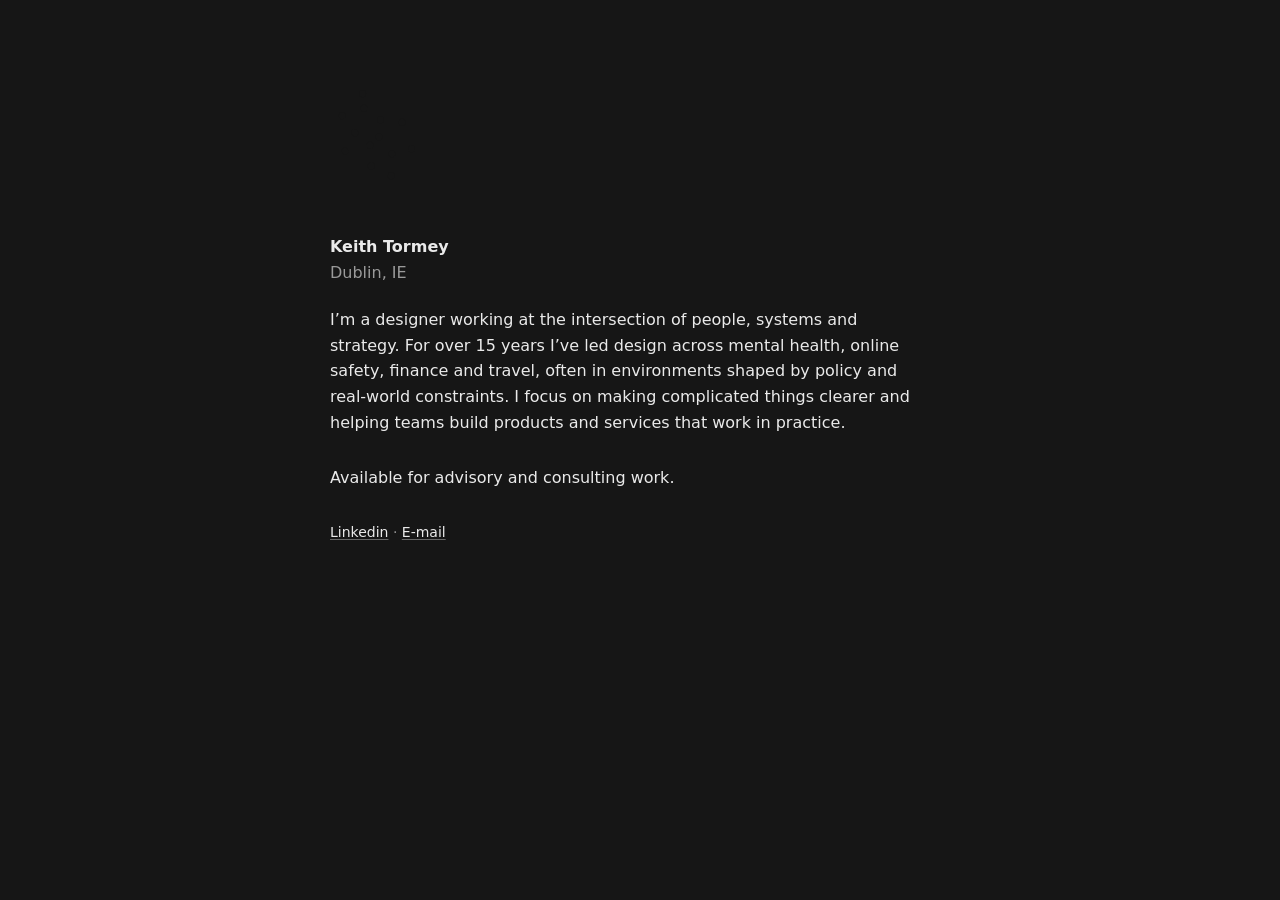
==== index.html @ f66d7a61 "Initial site" ====
<!doctype html>
<html lang="en">
<head>
  <meta charset="UTF-8" />
  <meta name="viewport" content="width=device-width, initial-scale=1.0" />
  <title>13 dots</title>
  <link rel="icon" type="image/png" sizes="16x16" href="favicon-16x16.png">
<link rel="icon" type="image/png" sizes="32x32" href="favicon-32x32.png">
<link rel="apple-touch-icon" sizes="180x180" href="apple-touch-icon.png">
<link rel="shortcut icon" href="favicon-32x32.png">
  <link rel="stylesheet" href="styles.css" />
</head>

<body>
  <main class="wrap">
    <div class="content">

      <!-- Inline SVG so we can control circles with JS -->

      <svg id="dots" class="mark" viewBox="-60 -60 120 120" xmlns="http://www.w3.org/2000/svg" aria-hidden="true">
        <g>
          <circle cx="0.000" cy="0.000" r="4.2"/>
          <circle cx="-11.059" cy="10.134" r="4.2"/>
          <circle cx="1.849" cy="-21.132" r="4.2"/>
          <circle cx="15.816" cy="20.612" r="4.2"/>
          <circle cx="-29.544" cy="-5.209" r="4.2"/>
          <circle cx="28.288" cy="-18.022" r="4.2"/>
          <circle cx="-9.510" cy="35.490" r="4.2"/>
          <circle cx="-18.325" cy="-35.202" r="4.2"/>
          <circle cx="39.868" cy="14.511" r="4.2"/>
          <circle cx="-41.575" cy="17.221" r="4.2"/>
          <circle cx="-20.047" cy="-52.990" r="4.2"/>
          <circle cx="14.960" cy="47.447" r="4.2"/>
          <circle cx="-45.000" cy="-25.981" r="4.2"/>
        </g>
      </svg>

      <h1>Keith Tormey</h1>
      <p class="sub">Dublin, IE</p>

      <p>
        I’m a designer working at the intersection of people, systems and strategy. 
        For over 15 years I’ve led design across mental health, online safety, finance and travel, often in environments shaped by policy and real-world constraints. I focus on making complicated things clearer and helping teams build products and services that work in practice.
      </p>

      <p class="contact">
        Available for advisory and consulting work. <br>
      </p>

       
    

      <nav class="links">
        <a href="https://www.linkedin.com/in/keithtormey/"><span>Linkedin</span></a>
        <a href="mailto:tormey13@gmail.com"><span>E-mail</span></a>
      </nav>

    </div>
  </main>

  <script>
    (function () {
      const svg = document.getElementById("dots");
      const circles = Array.from(svg.querySelectorAll("circle"));
    
      const WHITE = "#161616";
    
      const rainbow = [
        "#FF7272", // red
        "#FFB672", // orange
        "#FFEA95", // yellow
        "#B3FCBC", // green
        "#88B3F4", // blue
        "#654FFA", // indigo
        "#9A6BD3"  // violet
      ];
    
      function setAll(color) {
        circles.forEach(c => c.setAttribute("fill", color));
      }
    
      function setOneRandom(color) {
        setAll(WHITE);
        const idx = Math.floor(Math.random() * circles.length);
        circles[idx].setAttribute("fill", color);
      }
    
      // Start all white
      setAll(WHITE);
    
      let colorIndex = 0;
    
      function startAnimation() {
    
        // Initial 1 second white
        setTimeout(() => {
    
          setInterval(() => {
            const color = rainbow[colorIndex];
            setOneRandom(color);
    
            colorIndex = (colorIndex + 1) % rainbow.length;
    
          }, 500);
    
        }, 1000);
      }
    
      startAnimation();
    })();
    </script>
</body>
</html>
---- styles.css ----
:root{
    --bg: #161616;
    --text: #eaeaea;
    --muted: #9a9a9a;
    --link: #eaeaea;
  }
  
  *{ box-sizing: border-box; }
  html, body{ margin: 0; padding: 0; }
  
  body{
    background: var(--bg);
    color: var(--text);
    font-family: ui-sans-serif, system-ui, -apple-system, Segoe UI, Roboto, Helvetica, Arial, sans-serif;
    line-height: 1.6;
    -webkit-font-smoothing: antialiased;
  }
  
  /* Keep vertical spacing like before */
  .wrap{
    padding: 88px 24px;
  }
  
  /* Horizontally center only */
  .content{
    max-width: 620px;
    margin: 0 auto;
    width: 100%;
  }
  
  .mark{
    width: 98px;
    height: 98px;
    display: block;
    margin: 0 0 48px 0;
  }
  
  /* Smooth fade between colors */
  .mark circle{
    transition: fill 0.18s ease;
  }
  
  h1{
    font-size: 16px;
    font-weight: 800;
    margin: 0 0 0px 0;
  }
  
  .sub{
    margin: 0 0 22px 0;
    color: var(--muted);
    font-size: 16px;
  }
  
  p{
    margin: 0 0 30px 0;
    font-size: 16px;
    max-width: 58ch;
  }
  
  .contact{
    margin-top: 22px;
  }
  
  .links{
    font-size: 14px;   /* change this to whatever you want */
    margin-top: 12px;  /* optional spacing */
  }
  /* Links: no underline on the <a> itself */
.links a{
    color: var(--link);
    text-decoration: none;
  }
  
  /* Underline only the text */
  .links a span{
    text-decoration-line: underline;
    text-decoration-thickness: 1px;
    text-decoration-color: rgba(255,255,255,0.35);
    text-underline-offset: 2px;
  }
  
  /* Separator */
  .links a:not(:last-child)::after{
    content: " · ";
    opacity: 0.6;
    text-decoration: none; /* belt + braces */
  }
  
  /* Hover */
  .links a:hover{
    opacity: 0.6;
  }
  
  a{
    color: var(--link);
    text-decoration: underline;
    text-underline-offset: 3px;
  }
  
  a:hover{
    opacity: 0.8;
  }
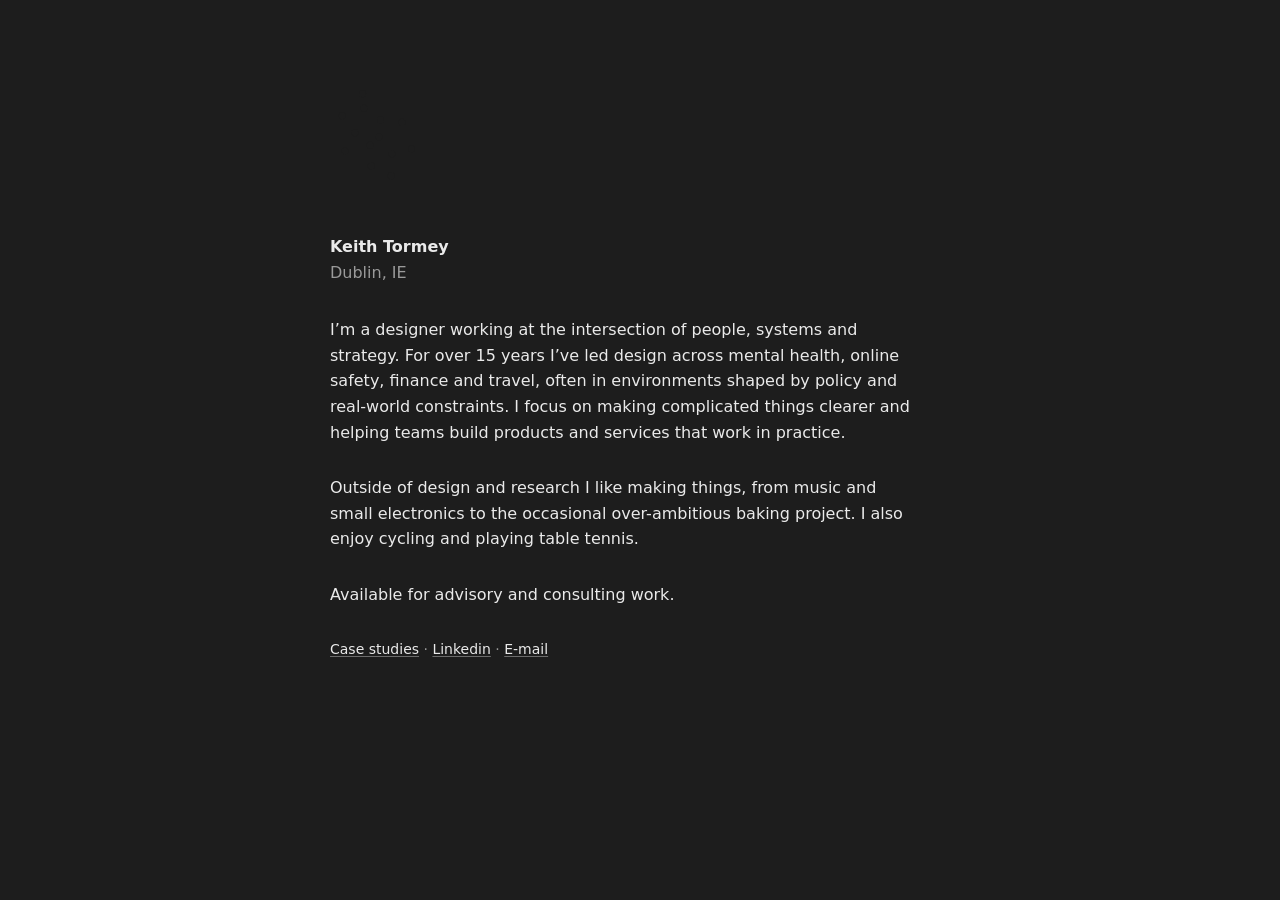
==== commit 918ef02e: "Add case studies, update copy, styles and images Made-with: Cursor" ====
--- a/index.html
+++ b/index.html
@@ -8,6 +8,7 @@
 <link rel="icon" type="image/png" sizes="32x32" href="favicon-32x32.png">
 <link rel="apple-touch-icon" sizes="180x180" href="apple-touch-icon.png">
 <link rel="shortcut icon" href="favicon-32x32.png">
+  <meta name="robots" content="noindex, nofollow">
   <link rel="stylesheet" href="styles.css" />
 </head>
 
@@ -39,8 +40,11 @@
       <p class="sub">Dublin, IE</p>
 
       <p>
-        I’m a designer working at the intersection of people, systems and strategy. 
-        For over 15 years I’ve led design across mental health, online safety, finance and travel, often in environments shaped by policy and real-world constraints. I focus on making complicated things clearer and helping teams build products and services that work in practice.
+        I&rsquo;m a designer working at the intersection of people, systems and strategy. For over 15 years I&rsquo;ve led design across mental health, online safety, finance and travel, often in environments shaped by policy and real-world constraints. I focus on making complicated things clearer and helping teams build products and services that work in practice.
+      </p>
+
+      <p>
+        Outside of design and research I like making things, from music and small electronics to the occasional over-ambitious baking project. I also enjoy cycling and playing table tennis.
       </p>
 
       <p class="contact">
@@ -51,6 +55,7 @@
     
 
       <nav class="links">
+        <a href="case-studies.html"><span>Case studies</span></a>
         <a href="https://www.linkedin.com/in/keithtormey/"><span>Linkedin</span></a>
         <a href="mailto:tormey13@gmail.com"><span>E-mail</span></a>
       </nav>
@@ -60,54 +65,48 @@
 
   <script>
     (function () {
-      const svg = document.getElementById("dots");
+      const svg    = document.getElementById("dots");
       const circles = Array.from(svg.querySelectorAll("circle"));
-    
-      const WHITE = "#161616";
-    
+      const style  = getComputedStyle(document.documentElement);
+
+      const WHITE = style.getPropertyValue("--bg").trim();
+
       const rainbow = [
-        "#FF7272", // red
-        "#FFB672", // orange
-        "#FFEA95", // yellow
-        "#B3FCBC", // green
-        "#88B3F4", // blue
-        "#654FFA", // indigo
-        "#9A6BD3"  // violet
-      ];
-    
+        "--accent-red",
+        "--accent-orange",
+        "--accent-yellow",
+        "--accent-green",
+        "--accent-blue",
+        "--accent-indigo",
+        "--accent-violet"
+      ].map(t => style.getPropertyValue(t).trim());
+
       function setAll(color) {
         circles.forEach(c => c.setAttribute("fill", color));
       }
-    
+
       function setOneRandom(color) {
         setAll(WHITE);
         const idx = Math.floor(Math.random() * circles.length);
         circles[idx].setAttribute("fill", color);
       }
-    
-      // Start all white
+
       setAll(WHITE);
-    
+
       let colorIndex = 0;
-    
+
       function startAnimation() {
-    
-        // Initial 1 second white
         setTimeout(() => {
-    
           setInterval(() => {
             const color = rainbow[colorIndex];
             setOneRandom(color);
-    
             colorIndex = (colorIndex + 1) % rainbow.length;
-    
           }, 500);
-    
         }, 1000);
       }
-    
+
       startAnimation();
     })();
-    </script>
+  </script>
 </body>
 </html>
--- a/styles.css
+++ b/styles.css
@@ -1,103 +1,305 @@
-:root{
-    --bg: #161616;
-    --text: #eaeaea;
-    --muted: #9a9a9a;
-    --link: #eaeaea;
-  }
-  
-  *{ box-sizing: border-box; }
-  html, body{ margin: 0; padding: 0; }
-  
-  body{
-    background: var(--bg);
-    color: var(--text);
-    font-family: ui-sans-serif, system-ui, -apple-system, Segoe UI, Roboto, Helvetica, Arial, sans-serif;
-    line-height: 1.6;
-    -webkit-font-smoothing: antialiased;
-  }
-  
-  /* Keep vertical spacing like before */
-  .wrap{
-    padding: 88px 24px;
-  }
-  
-  /* Horizontally center only */
-  .content{
-    max-width: 620px;
-    margin: 0 auto;
-    width: 100%;
-  }
-  
-  .mark{
-    width: 98px;
-    height: 98px;
-    display: block;
-    margin: 0 0 48px 0;
-  }
-  
-  /* Smooth fade between colors */
-  .mark circle{
-    transition: fill 0.18s ease;
-  }
-  
-  h1{
-    font-size: 16px;
-    font-weight: 800;
-    margin: 0 0 0px 0;
-  }
-  
-  .sub{
-    margin: 0 0 22px 0;
-    color: var(--muted);
-    font-size: 16px;
-  }
-  
-  p{
-    margin: 0 0 30px 0;
-    font-size: 16px;
-    max-width: 58ch;
-  }
-  
-  .contact{
-    margin-top: 22px;
-  }
-  
-  .links{
-    font-size: 14px;   /* change this to whatever you want */
-    margin-top: 12px;  /* optional spacing */
-  }
-  /* Links: no underline on the <a> itself */
-.links a{
-    color: var(--link);
-    text-decoration: none;
-  }
-  
-  /* Underline only the text */
-  .links a span{
-    text-decoration-line: underline;
-    text-decoration-thickness: 1px;
-    text-decoration-color: rgba(255,255,255,0.35);
-    text-underline-offset: 2px;
-  }
-  
-  /* Separator */
-  .links a:not(:last-child)::after{
-    content: " · ";
-    opacity: 0.6;
-    text-decoration: none; /* belt + braces */
-  }
-  
-  /* Hover */
-  .links a:hover{
-    opacity: 0.6;
-  }
-  
-  a{
-    color: var(--link);
-    text-decoration: underline;
-    text-underline-offset: 3px;
-  }
-  
-  a:hover{
-    opacity: 0.8;
-  }+@import url('tokens.css');
+
+* { box-sizing: border-box; }
+strong { font-weight: var(--weight-base); }
+html, body { margin: 0; padding: 0; }
+
+body {
+  background: var(--bg);
+  color: var(--text);
+  font-family: ui-sans-serif, system-ui, -apple-system, Segoe UI, Roboto, Helvetica, Arial, sans-serif;
+  line-height: var(--leading);
+  -webkit-font-smoothing: antialiased;
+}
+
+.wrap {
+  padding: var(--space-2xl) var(--page-pad);
+}
+
+.content {
+  max-width: var(--max-w);
+  margin: 0 auto;
+  width: 100%;
+}
+
+.mark {
+  width: 98px;
+  height: 98px;
+  display: block;
+  margin: 0 0 var(--space-xl) 0;
+}
+
+.mark circle {
+  transition: fill 0.18s ease;
+}
+
+h1 {
+  font-size: var(--font-base);
+  font-weight: var(--weight-bold);
+  margin: 0 0 0px 0;
+}
+
+h1 .role {
+  font-weight: var(--weight-base);
+}
+
+.sub {
+  margin: 0 0 32px 0;
+  color: var(--muted);
+  font-size: var(--font-base);
+}
+
+p {
+  margin: 0 0 var(--space-lg) 0;
+  font-size: var(--font-base);
+  max-width: 58ch;
+}
+
+.contact {
+  margin-top: var(--space-md);
+}
+
+.links {
+  font-size: var(--font-sm);
+  margin-top: var(--space-sm);
+}
+
+.links a {
+  color: var(--link);
+  text-decoration: none;
+}
+
+.links a span {
+  text-decoration-line: underline;
+  text-decoration-thickness: 1px;
+  text-decoration-color: rgba(255, 255, 255, 0.35);
+  text-underline-offset: 2px;
+}
+
+.links a:not(:last-child)::after {
+  content: " · ";
+  opacity: 0.6;
+  text-decoration: none;
+}
+
+.links a:hover {
+  opacity: 0.6;
+}
+
+a {
+  color: var(--link);
+  text-decoration: underline;
+  text-underline-offset: 3px;
+}
+
+a:hover {
+  opacity: 0.8;
+}
+
+/* ─── Inner page shell ──────────────────────────────── */
+
+.wrap-inner {
+  padding-top: var(--space-lg);
+}
+
+/* ─── Back navigation ──────────────────────────────── */
+
+.back-link {
+  display: inline-block;
+  font-size: var(--font-sm);
+  color: var(--muted);
+  text-decoration: none;
+  margin-bottom: var(--space-xl);
+}
+
+.back-link:hover {
+  color: var(--text);
+  opacity: 1;
+}
+
+/* ─── Case studies list ─────────────────────────────── */
+
+.case-intro {
+  margin: var(--space-md) 0 0 0;
+  color: var(--text);
+  max-width: 58ch;
+}
+
+.case-list {
+  margin-top: 32px;
+}
+
+.case-item {
+  display: block;
+  text-decoration: none;
+  margin-bottom: var(--space-md);
+}
+
+.case-item:hover {
+  opacity: 1;
+}
+
+.case-company {
+  font-size: var(--font-base);
+  font-weight: var(--weight-base);
+  color: var(--text);
+  margin: 0 0 4px 0;
+  text-decoration-line: underline;
+  text-decoration-thickness: 1px;
+  text-decoration-color: transparent;
+  text-underline-offset: 2px;
+  transition: text-decoration-color 0.15s ease;
+}
+
+.case-item:hover .case-company {
+  text-decoration-color: rgba(255, 255, 255, 0.35);
+}
+
+.case-tagline {
+  color: var(--muted);
+  font-size: var(--font-base);
+  margin: 0;
+  text-decoration: none;
+}
+
+.case-outcome {
+  color: var(--muted);
+  font-size: var(--font-base);
+  margin: 0 0 var(--space-md) 0;
+}
+
+/* ─── Case study images ─────────────────────────────── */
+
+.case-img {
+  width: 100%;
+  display: block;
+  border-radius: var(--radius-md);
+  margin-bottom: var(--space-xl);
+}
+
+/* ─── Long-form body copy ───────────────────────────── */
+
+.prose p {
+  color: var(--text-body);
+}
+
+.prose ul {
+  list-style: disc;
+  padding-left: 1.25em;
+  margin: 0 0 var(--space-md) 0;
+}
+
+.prose ul li {
+  color: var(--text-body);
+  padding: 3px 0;
+}
+
+.prose blockquote {
+  border-left: 2px solid var(--muted);
+  margin: var(--space-md) 0;
+  padding: var(--space-sm) var(--space-md);
+}
+
+.prose blockquote p {
+  color: var(--muted);
+  font-style: italic;
+  margin: 0;
+  padding: 2px 0;
+}
+
+/* ─── Case study detail page ────────────────────────── */
+
+.case-lead {
+  color: var(--muted);
+  font-style: italic;
+  margin-bottom: var(--space-xl);
+}
+
+.img-placeholder {
+  width: 100%;
+  aspect-ratio: 16 / 9;
+  background: var(--bg-surface);
+  border: 1px dashed rgba(255, 255, 255, 0.12);
+  border-radius: var(--radius-md);
+  display: flex;
+  align-items: center;
+  justify-content: center;
+  color: var(--muted);
+  font-size: var(--font-sm);
+  margin-bottom: var(--space-xl);
+}
+
+/* ─── Outcomes list ─────────────────────────────────── */
+
+.outcomes {
+  margin: var(--space-xl) 0;
+  border-top: 1px solid rgba(255, 255, 255, 0.1);
+  padding-top: var(--space-xl);
+}
+
+.outcomes-label {
+  font-size: var(--font-base);
+  font-weight: var(--weight-bold);
+  color: var(--text);
+  margin: 0 0 var(--space-md) 0;
+}
+
+.outcomes-list {
+  list-style: disc;
+  padding-left: 1.1em;
+  margin: 0;
+}
+
+.outcomes-list li {
+  padding: 3px 0;
+  font-size: var(--font-base);
+  color: var(--text-body);
+  max-width: none;
+}
+
+.outcomes-list strong {
+  color: var(--text);
+}
+
+/* ─── Case prev / next navigation ───────────────────── */
+
+.case-nav {
+  display: flex;
+  justify-content: space-between;
+  margin-top: var(--space-2xl);
+  padding-top: var(--space-lg);
+  border-top: 1px solid var(--bg-border);
+  gap: var(--space-lg);
+}
+
+.case-nav-prev,
+.case-nav-next {
+  display: flex;
+  flex-direction: column;
+  gap: 4px;
+  text-decoration: none;
+  flex: 1;
+}
+
+.case-nav-next {
+  text-align: right;
+  align-items: flex-end;
+}
+
+.case-nav-label {
+  font-size: 11px;
+  letter-spacing: 0.08em;
+  text-transform: uppercase;
+  color: var(--muted);
+  opacity: 0.7;
+}
+
+.case-nav-title {
+  font-size: var(--font-sm);
+  color: var(--text);
+}
+
+.case-nav-prev:hover,
+.case-nav-next:hover {
+  opacity: 0.6;
+}
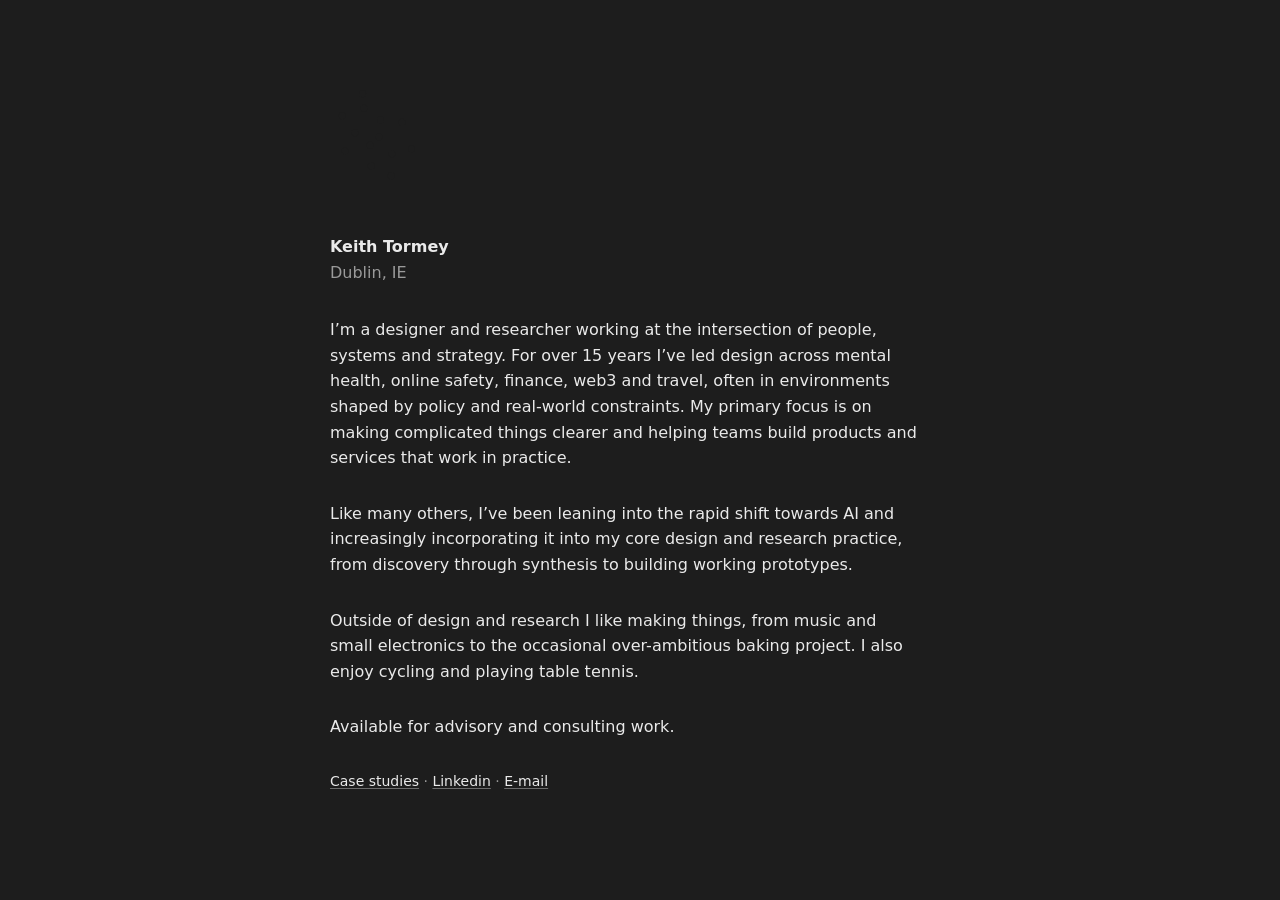
==== commit 48ad82a9: "Update homepage copy, Woebot tagline, revert to dark mode Made-with: Cursor" ====
--- a/index.html
+++ b/index.html
@@ -40,7 +40,11 @@
       <p class="sub">Dublin, IE</p>
 
       <p>
-        I&rsquo;m a designer working at the intersection of people, systems and strategy. For over 15 years I&rsquo;ve led design across mental health, online safety, finance and travel, often in environments shaped by policy and real-world constraints. I focus on making complicated things clearer and helping teams build products and services that work in practice.
+        I&rsquo;m a designer and researcher working at the intersection of people, systems and strategy. For over 15 years I&rsquo;ve led design across mental health, online safety, finance, web3 and travel, often in environments shaped by policy and real-world constraints. My primary focus is on making complicated things clearer and helping teams build products and services that work in practice.
+      </p>
+
+      <p>
+        Like many others, I&rsquo;ve been leaning into the rapid shift towards AI and increasingly incorporating it into my core design and research practice, from discovery through synthesis to building working prototypes.
       </p>
 
       <p>
--- a/styles.css
+++ b/styles.css
@@ -115,6 +115,28 @@
 .back-link:hover {
   color: var(--text);
   opacity: 1;
+}
+
+.case-nav {
+  display: flex;
+  justify-content: space-between;
+  margin-top: var(--space-2xl);
+  padding-top: var(--space-xl);
+  border-top: 1px solid rgba(255, 255, 255, 0.1);
+}
+
+.case-nav a {
+  font-size: var(--font-sm);
+  color: var(--muted);
+  text-decoration: none;
+}
+
+.case-nav a:hover {
+  color: var(--text);
+}
+
+.case-nav-spacer {
+  flex: 1;
 }
 
 /* ─── Case studies list ─────────────────────────────── */
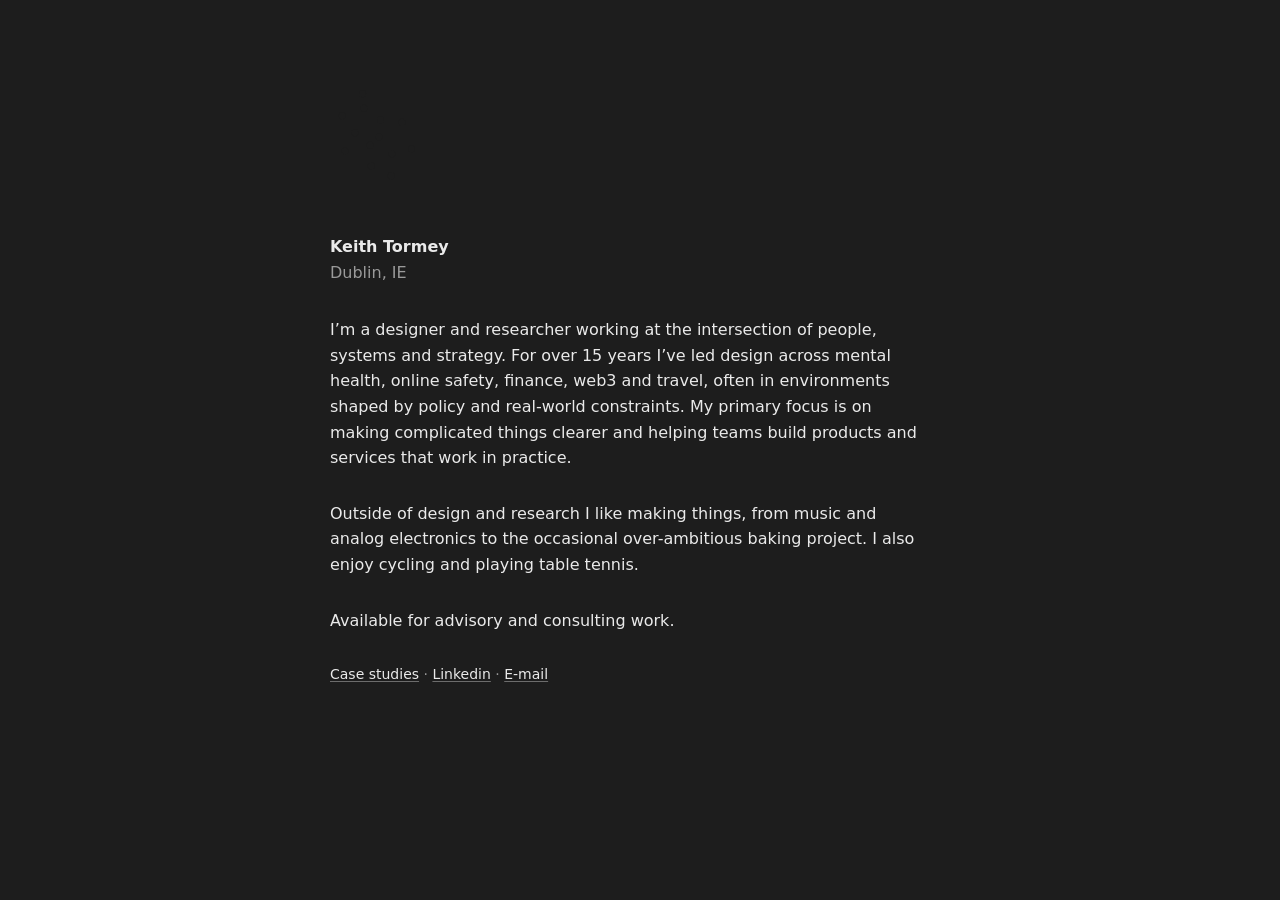
==== commit 94b621b6: "Update homepage and case studies intro copy Co-authored-by: Cursor <cursoragent@cursor.com>" ====
--- a/index.html
+++ b/index.html
@@ -44,11 +44,7 @@
       </p>
 
       <p>
-        Like many others, I&rsquo;ve been leaning into the rapid shift towards AI and increasingly incorporating it into my core design and research practice, from discovery through synthesis to building working prototypes.
-      </p>
-
-      <p>
-        Outside of design and research I like making things, from music and small electronics to the occasional over-ambitious baking project. I also enjoy cycling and playing table tennis.
+        Outside of design and research I like making things, from music and analog electronics to the occasional over-ambitious baking project. I also enjoy cycling and playing table tennis.
       </p>
 
       <p class="contact">
--- a/styles.css
+++ b/styles.css
@@ -148,7 +148,7 @@
 }
 
 .case-list {
-  margin-top: 32px;
+  margin-top: 64px;
 }
 
 .case-item {
